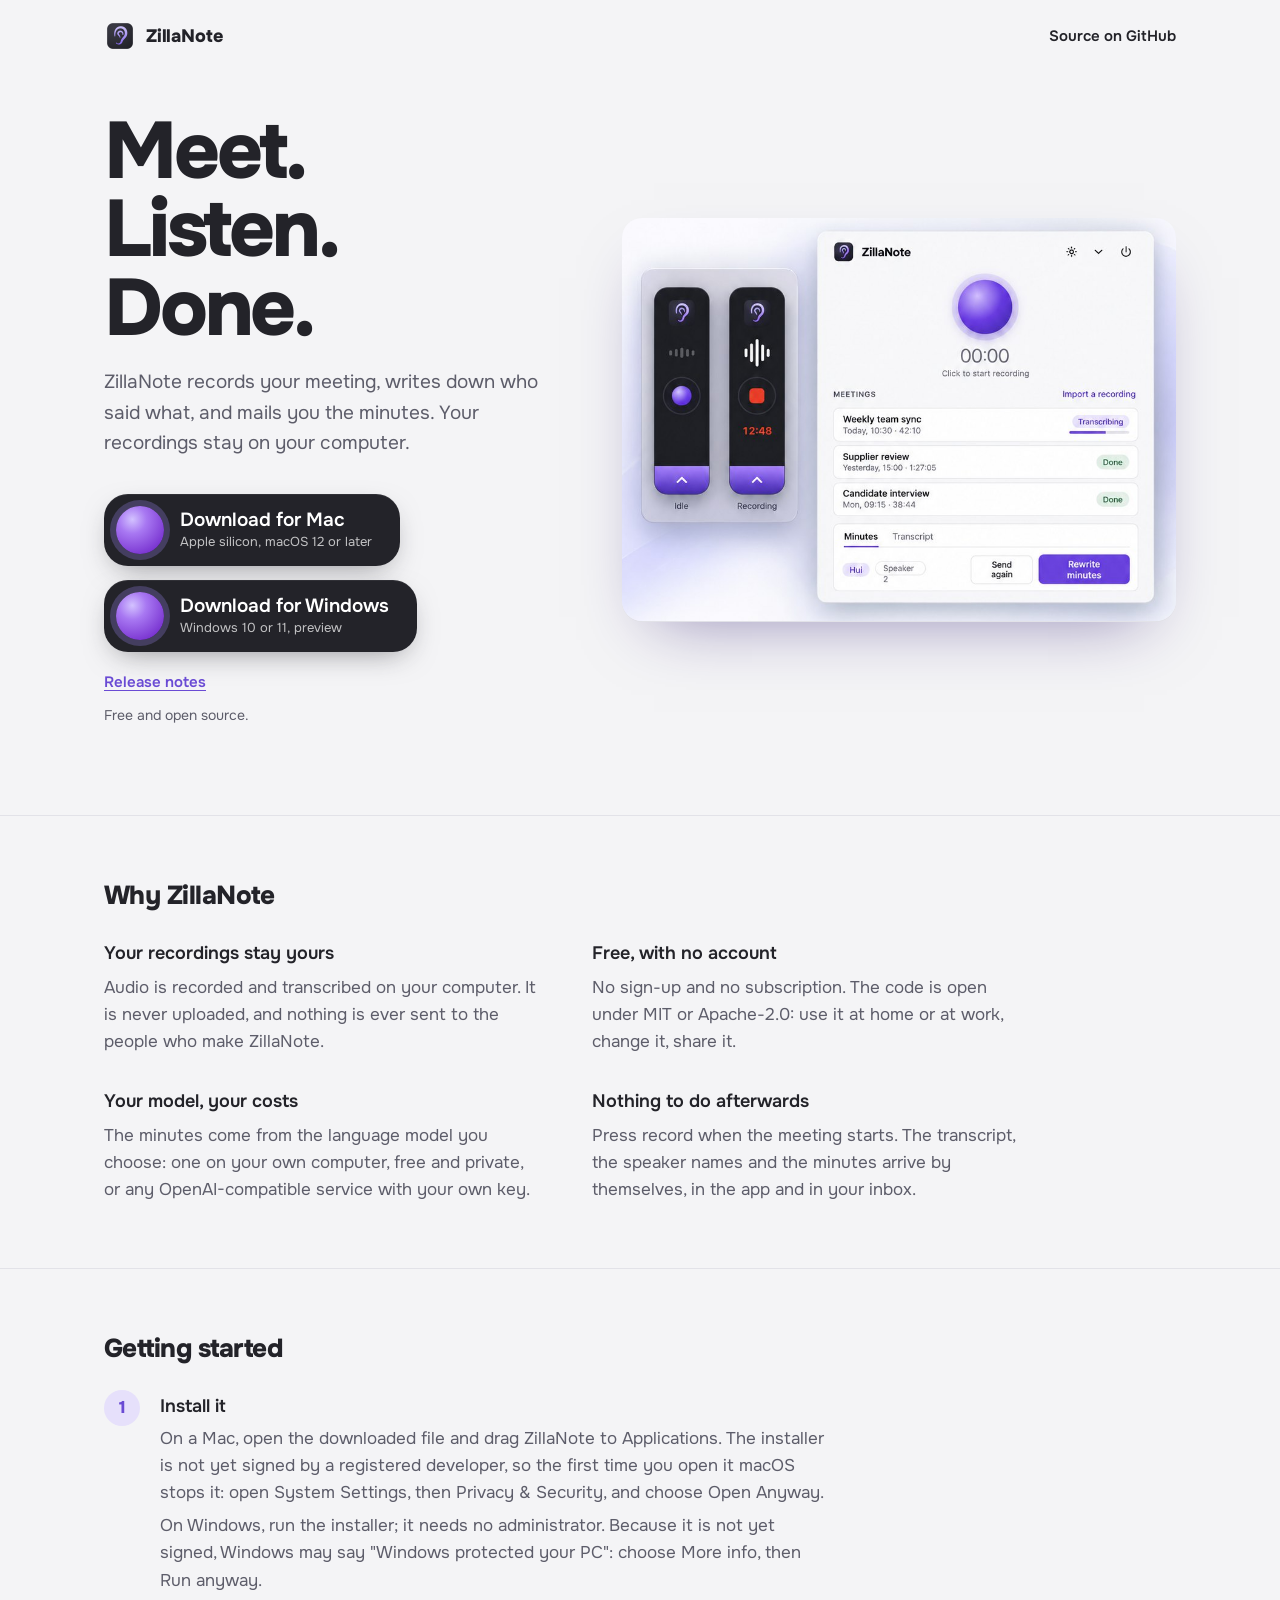
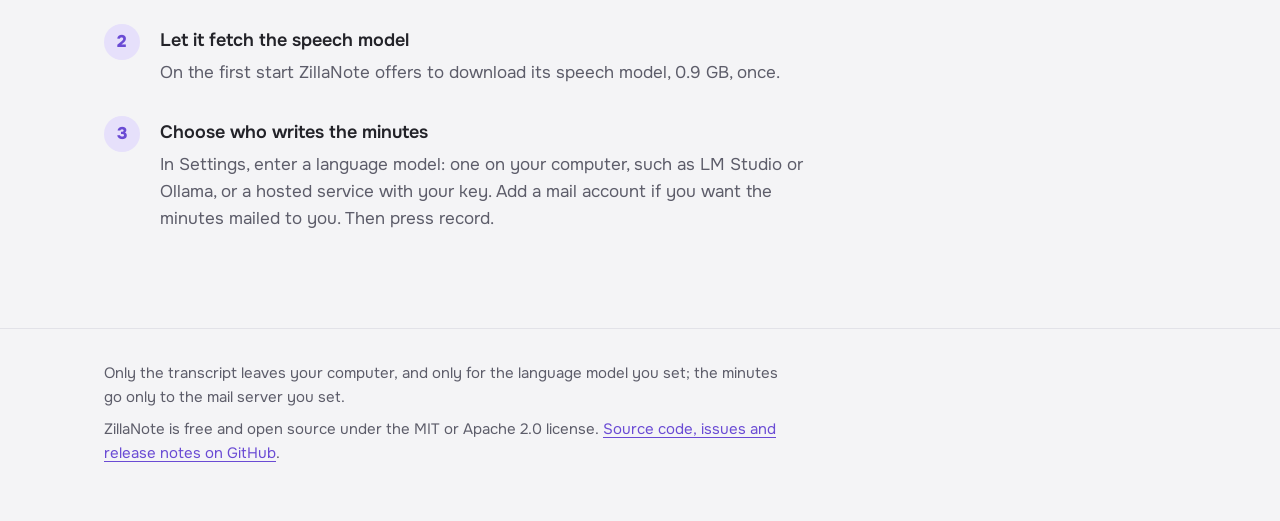
==== docs/index.html @ 65a01c56 "Download at the top: one click for Mac or Windows, and a website that picks the right one The README" ====
<!doctype html>
<html lang="en">
<head>
<meta charset="utf-8">
<meta name="viewport" content="width=device-width, initial-scale=1">
<title>ZillaNote</title>
<meta name="description" content="Record a meeting, get the minutes in your inbox. Transcribed on your own computer. Free and open source, for Mac and Windows.">
<meta property="og:title" content="ZillaNote: meeting minutes, written on your computer">
<meta property="og:description" content="Record a meeting, get the minutes in your inbox. Free and open source, for Mac and Windows.">
<meta property="og:image" content="https://mayhuifu.github.io/zillanote-lite/hero.png">
<meta property="og:url" content="https://mayhuifu.github.io/zillanote-lite/">
<meta name="twitter:card" content="summary_large_image">
<link rel="icon" href="favicon.png">
<link rel="preconnect" href="https://fonts.googleapis.com">
<link rel="preconnect" href="https://fonts.gstatic.com" crossorigin>
<link href="https://fonts.googleapis.com/css2?family=Onest:wght@400;600;800&display=swap" rel="stylesheet">
<style>
  :root {
    --paper: #f4f4f6;
    --surface: #ffffff;
    --ink: #232329;
    --slate: #5d5d6a;
    --line: #e2e2e8;
    --violet: #6a4bd4;
    --halo: rgba(155, 133, 238, 0.28);
    --pill: #232329;
    --pill-ink: #ffffff;
    --wash: #e6e0fb;
    color-scheme: light;
  }
  @media (prefers-color-scheme: dark) {
    :root {
      --paper: #1b1b20;
      --surface: #232329;
      --ink: #ededf2;
      --slate: #a6a6b3;
      --line: #34343d;
      --violet: #9b85ee;
      --halo: rgba(155, 133, 238, 0.32);
      --pill: #2e2e37;
      --pill-ink: #ffffff;
      --wash: #26213d;
      color-scheme: dark;
    }
  }

  * { box-sizing: border-box; }
  html { -webkit-text-size-adjust: 100%; }
  body {
    margin: 0;
    background: var(--paper);
    color: var(--ink);
    font: 400 1.0625rem/1.6 "Onest", system-ui, -apple-system, "Segoe UI", sans-serif;
    -webkit-font-smoothing: antialiased;
  }
  a { color: var(--violet); text-underline-offset: 0.18em; }
  a:focus-visible, button:focus-visible { outline: 3px solid var(--violet); outline-offset: 3px; border-radius: 6px; }
  img { max-width: 100%; height: auto; display: block; }

  .wrap { max-width: 1120px; margin: 0 auto; padding: 0 24px; }

  header .wrap { display: flex; align-items: center; justify-content: space-between; height: 72px; }
  .brand { display: flex; align-items: center; gap: 10px; color: var(--ink); text-decoration: none; font-weight: 800; font-size: 1.125rem; letter-spacing: -0.01em; }
  .brand img { width: 32px; height: 32px; border-radius: 8px; }
  header nav a { color: var(--ink); text-decoration: none; font-weight: 600; font-size: 0.9375rem; }
  header nav a:hover { color: var(--violet); }

  .hero .wrap {
    display: grid;
    grid-template-columns: minmax(0, 5fr) minmax(0, 6fr);
    gap: 56px;
    align-items: center;
    padding-top: 40px;
    padding-bottom: 88px;
  }
  h1 {
    margin: 0 0 20px;
    font-weight: 800;
    font-size: clamp(2.75rem, 6.4vw, 5rem);
    line-height: 0.98;
    letter-spacing: -0.04em;
  }
  .lead { margin: 0 0 36px; max-width: 30em; font-size: 1.1875rem; color: var(--slate); }

  /* The download is the app's record button: a graphite pill carrying the violet sphere. */
  .get {
    display: inline-flex;
    align-items: center;
    gap: 16px;
    padding: 12px 28px 12px 12px;
    border-radius: 24px;
    background: var(--pill);
    color: var(--pill-ink);
    text-decoration: none;
    box-shadow: 0 1px 0 rgba(255, 255, 255, 0.06) inset, 0 10px 30px -12px rgba(35, 35, 41, 0.55);
  }
  .sphere {
    flex: none;
    width: 48px;
    height: 48px;
    border-radius: 50%;
    background: radial-gradient(circle at 34% 28%, #d3c2ff 0%, #a878f2 30%, #7a35d1 78%, #5b25a8 100%);
    box-shadow: 0 0 0 6px var(--halo);
    transition: box-shadow 220ms ease;
  }
  .get:hover .sphere, .get:focus-visible .sphere { box-shadow: 0 0 0 11px var(--halo); }
  .get:focus-visible { outline: 3px solid var(--violet); outline-offset: 4px; border-radius: 24px; }
  .get span { display: block; }
  .get .what { font-weight: 600; font-size: 1.1875rem; line-height: 1.25; }
  .get .needs { font-size: 0.8125rem; opacity: 0.72; line-height: 1.4; }

  .choices { display: flex; flex-wrap: wrap; gap: 14px; }
  .also { margin: 18px 0 0; font-size: 0.9375rem; color: var(--slate); }
  .also a { font-weight: 600; margin-right: 18px; white-space: nowrap; display: inline-block; }
  .version { margin: 10px 0 0; font-size: 0.875rem; color: var(--slate); }
  .elsewhere { margin: 0 0 20px; font-weight: 600; }

  .next {
    margin: 22px 0 0;
    padding: 14px 18px;
    max-width: 32em;
    border-left: 3px solid var(--violet);
    background: var(--surface);
    border-radius: 0 12px 12px 0;
    font-size: 0.9375rem;
  }
  .next strong { font-weight: 600; }
  .caution { margin: 14px 0 0; font-size: 0.9375rem; color: var(--slate); max-width: 32em; }

  .shot img { border-radius: 20px; box-shadow: 0 1px 0 var(--line), 0 28px 64px -32px rgba(40, 20, 110, 0.5); }

  section.band { border-top: 1px solid var(--line); }
  section.band .wrap { padding-top: 64px; padding-bottom: 64px; }
  h2 { margin: 0 0 28px; font-size: 1.625rem; font-weight: 800; letter-spacing: -0.02em; line-height: 1.2; }

  .gains { display: grid; grid-template-columns: repeat(2, minmax(0, 1fr)); gap: 32px 56px; max-width: 920px; }
  .gains h3 { margin: 0 0 6px; font-size: 1.125rem; font-weight: 600; }
  .gains p { margin: 0; color: var(--slate); }

  ol.steps { list-style: none; margin: 0; padding: 0; counter-reset: step; max-width: 720px; }
  ol.steps li { counter-increment: step; position: relative; padding: 0 0 26px 56px; }
  ol.steps li::before {
    content: counter(step);
    position: absolute;
    left: 0;
    top: -2px;
    width: 36px;
    height: 36px;
    border-radius: 50%;
    display: grid;
    place-items: center;
    font-weight: 800;
    color: var(--violet);
    background: var(--wash);
  }
  ol.steps h3 { margin: 0 0 4px; font-size: 1.125rem; font-weight: 600; }
  ol.steps p { margin: 0 0 6px; color: var(--slate); }

  footer { border-top: 1px solid var(--line); }
  footer .wrap { padding-top: 32px; padding-bottom: 48px; font-size: 0.9375rem; color: var(--slate); }
  footer p { margin: 0 0 8px; max-width: 46em; }

  [hidden] { display: none !important; }

  @media (max-width: 860px) {
    .hero .wrap { grid-template-columns: 1fr; gap: 44px; padding-top: 16px; padding-bottom: 64px; }
  }
  @media (max-width: 600px) {
    .wrap { padding: 0 16px; }
    .gains { grid-template-columns: 1fr; gap: 24px; }
    .get { width: 100%; }
    section.band .wrap { padding-top: 48px; padding-bottom: 48px; }
  }
  @media (prefers-reduced-motion: reduce) {
    .sphere { transition: none; }
  }
</style>
</head>
<body>

<header>
  <div class="wrap">
    <a class="brand" href="./"><img src="favicon.png" alt="">ZillaNote</a>
    <nav><a href="https://github.com/mayhuifu/zillanote-lite">Source on GitHub</a></nav>
  </div>
</header>

<main>
  <section class="hero">
    <div class="wrap">
      <div>
        <h1>Meet.<br>Listen.<br>Done.</h1>
        <p class="lead">ZillaNote records your meeting, writes down who said what, and mails you
          the minutes. Your recordings stay on your computer.</p>

        <p class="elsewhere" data-show="mobile" hidden>ZillaNote runs on Mac and Windows. Open this
          page on your computer to download it.</p>

        <div class="choices" id="choices">
          <a class="get" id="get-mac" data-os="mac"
             href="https://github.com/mayhuifu/zillanote-lite/releases/latest/download/ZillaNote_aarch64.dmg">
            <span class="sphere" aria-hidden="true"></span>
            <span><span class="what">Download for Mac</span><span class="needs">Apple silicon, macOS 12 or later</span></span>
          </a>
          <a class="get" id="get-windows" data-os="windows"
             href="https://github.com/mayhuifu/zillanote-lite/releases/latest/download/ZillaNote_x64-setup.exe">
            <span class="sphere" aria-hidden="true"></span>
            <span><span class="what">Download for Windows</span><span class="needs">Windows 10 or 11, preview</span></span>
          </a>
        </div>

        <p class="also">
          <a id="other-os" href="#" hidden></a>
          <a href="https://github.com/mayhuifu/zillanote-lite/releases">Release notes</a>
        </p>
        <p class="version" id="version">Free and open source.</p>
        <p class="caution" id="intel" hidden>This Mac looks like it has an Intel processor. ZillaNote
          needs a Mac with Apple silicon (M1 or later).</p>

        <div class="next" id="next" role="status" aria-live="polite" hidden></div>
      </div>

      <div class="shot">
        <img src="shot.jpg" width="914" height="664"
             alt="The ZillaNote bar at the edge of the screen, idle and recording, next to the ZillaNote window with its record button and a list of meetings being transcribed and done.">
      </div>
    </div>
  </section>

  <section class="band">
    <div class="wrap">
      <h2>Why ZillaNote</h2>
      <div class="gains">
        <div>
          <h3>Your recordings stay yours</h3>
          <p>Audio is recorded and transcribed on your computer. It is never uploaded, and nothing
            is ever sent to the people who make ZillaNote.</p>
        </div>
        <div>
          <h3>Free, with no account</h3>
          <p>No sign-up and no subscription. The code is open under MIT or Apache-2.0: use it at
            home or at work, change it, share it.</p>
        </div>
        <div>
          <h3>Your model, your costs</h3>
          <p>The minutes come from the language model you choose: one on your own computer, free
            and private, or any OpenAI-compatible service with your own key.</p>
        </div>
        <div>
          <h3>Nothing to do afterwards</h3>
          <p>Press record when the meeting starts. The transcript, the speaker names and the
            minutes arrive by themselves, in the app and in your inbox.</p>
        </div>
      </div>
    </div>
  </section>

  <section class="band">
    <div class="wrap">
      <h2>Getting started</h2>
      <ol class="steps">
        <li>
          <h3>Install it</h3>
          <p data-show="mac other mobile">On a Mac, open the downloaded file and drag ZillaNote to
            Applications. The installer is not yet signed by a registered developer, so the first
            time you open it macOS stops it: open System Settings, then Privacy &amp; Security, and
            choose Open Anyway.</p>
          <p data-show="windows other mobile">On Windows, run the installer; it needs no
            administrator. Because it is not yet signed, Windows may say "Windows protected your
            PC": choose More info, then Run anyway.</p>
        </li>
        <li>
          <h3>Let it fetch the speech model</h3>
          <p>On the first start ZillaNote offers to download its speech model, 0.9 GB, once.</p>
        </li>
        <li>
          <h3>Choose who writes the minutes</h3>
          <p>In Settings, enter a language model: one on your computer, such as LM Studio or Ollama,
            or a hosted service with your key. Add a mail account if you want the minutes mailed to
            you. Then press record.</p>
        </li>
      </ol>
    </div>
  </section>
</main>

<footer>
  <div class="wrap">
    <p>Only the transcript leaves your computer, and only for the language model you set; the
      minutes go only to the mail server you set.</p>
    <p>ZillaNote is free and open source under the MIT or Apache 2.0 license.
      <a href="https://github.com/mayhuifu/zillanote-lite">Source code, issues and release notes on GitHub</a>.</p>
  </div>
</footer>

<script>
(function () {
  var REPO = "mayhuifu/zillanote-lite";
  var FIRST_START = {
    mac: "<strong>Downloading ZillaNote for Mac.</strong> Open the file and drag ZillaNote to Applications. The first time you open it, macOS stops it because it is not yet signed by a registered developer: open System Settings, then Privacy &amp; Security, and choose Open Anyway.",
    windows: "<strong>Downloading ZillaNote for Windows.</strong> Run the installer. If Windows says “Windows protected your PC”, choose More info, then Run anyway: the installer is not yet signed."
  };

  function detect() {
    // ?os=mac, windows, mobile or other: a link for one system, and a way to check each view.
    var asked = new URLSearchParams(location.search).get("os");
    if (["mac", "windows", "mobile", "other"].indexOf(asked) >= 0) return asked;
    var ua = navigator.userAgent || "";
    var platform = (navigator.userAgentData && navigator.userAgentData.platform) || navigator.platform || "";
    if (/android|iphone|ipad|ipod/i.test(ua)) return "mobile";
    if (/mac/i.test(platform) || /Macintosh/.test(ua)) {
      // iPadOS asks for desktop pages as a Mac; only a touch screen gives it away.
      return navigator.maxTouchPoints > 1 ? "mobile" : "mac";
    }
    if (/win/i.test(platform) || /Windows/.test(ua)) return "windows";
    return "other";
  }

  // Browsers do not say which processor a Mac has; some name the graphics chip, which tells.
  function looksLikeIntelMac() {
    try {
      var gl = document.createElement("canvas").getContext("webgl");
      var info = gl && gl.getExtension("WEBGL_debug_renderer_info");
      var renderer = info ? gl.getParameter(info.UNMASKED_RENDERER_WEBGL) : "";
      return /intel|amd|radeon/i.test(renderer) && !/apple m\d/i.test(renderer);
    } catch (e) {
      return false;
    }
  }

  var os = detect();
  var choices = document.getElementById("choices");
  var mac = document.getElementById("get-mac");
  var windows = document.getElementById("get-windows");

  document.querySelectorAll("[data-show]").forEach(function (el) {
    el.hidden = el.getAttribute("data-show").split(" ").indexOf(os) < 0;
  });

  if (os === "mac" || os === "windows") {
    var mine = os === "mac" ? mac : windows;
    var theirs = os === "mac" ? windows : mac;
    theirs.hidden = true;
    choices.insertBefore(mine, choices.firstChild);
    var other = document.getElementById("other-os");
    other.textContent = theirs === mac ? "Download for Mac" : "Download for Windows, preview";
    other.href = theirs.href;
    other.hidden = false;
    if (os === "mac" && looksLikeIntelMac()) document.getElementById("intel").hidden = false;
  }

  function downloading(which) {
    var next = document.getElementById("next");
    next.innerHTML = FIRST_START[which];
    next.hidden = false;
  }
  mac.addEventListener("click", function () { downloading("mac"); });
  windows.addEventListener("click", function () { downloading("windows"); });
  document.getElementById("other-os").addEventListener("click", function () {
    downloading(os === "mac" ? "windows" : "mac");
  });

  // The version and sizes, when GitHub answers; the links work without them.
  fetch("https://api.github.com/repos/" + REPO + "/releases/latest")
    .then(function (response) { return response.ok ? response.json() : null; })
    .then(function (release) {
      if (!release || !release.tag_name) return;
      var sizes = {};
      (release.assets || []).forEach(function (asset) { sizes[asset.name] = asset.size; });
      var file = os === "windows" ? "ZillaNote_x64-setup.exe" : "ZillaNote_aarch64.dmg";
      var size = sizes[file] ? ", " + Math.round(sizes[file] / 1e6) + " MB" : "";
      var shown = os === "windows" || os === "mac" ? size : "";
      document.getElementById("version").textContent =
        "Version " + release.tag_name.replace(/^v/, "") + shown + ". Free and open source.";
    })
    .catch(function () {});
})();
</script>
</body>
</html>
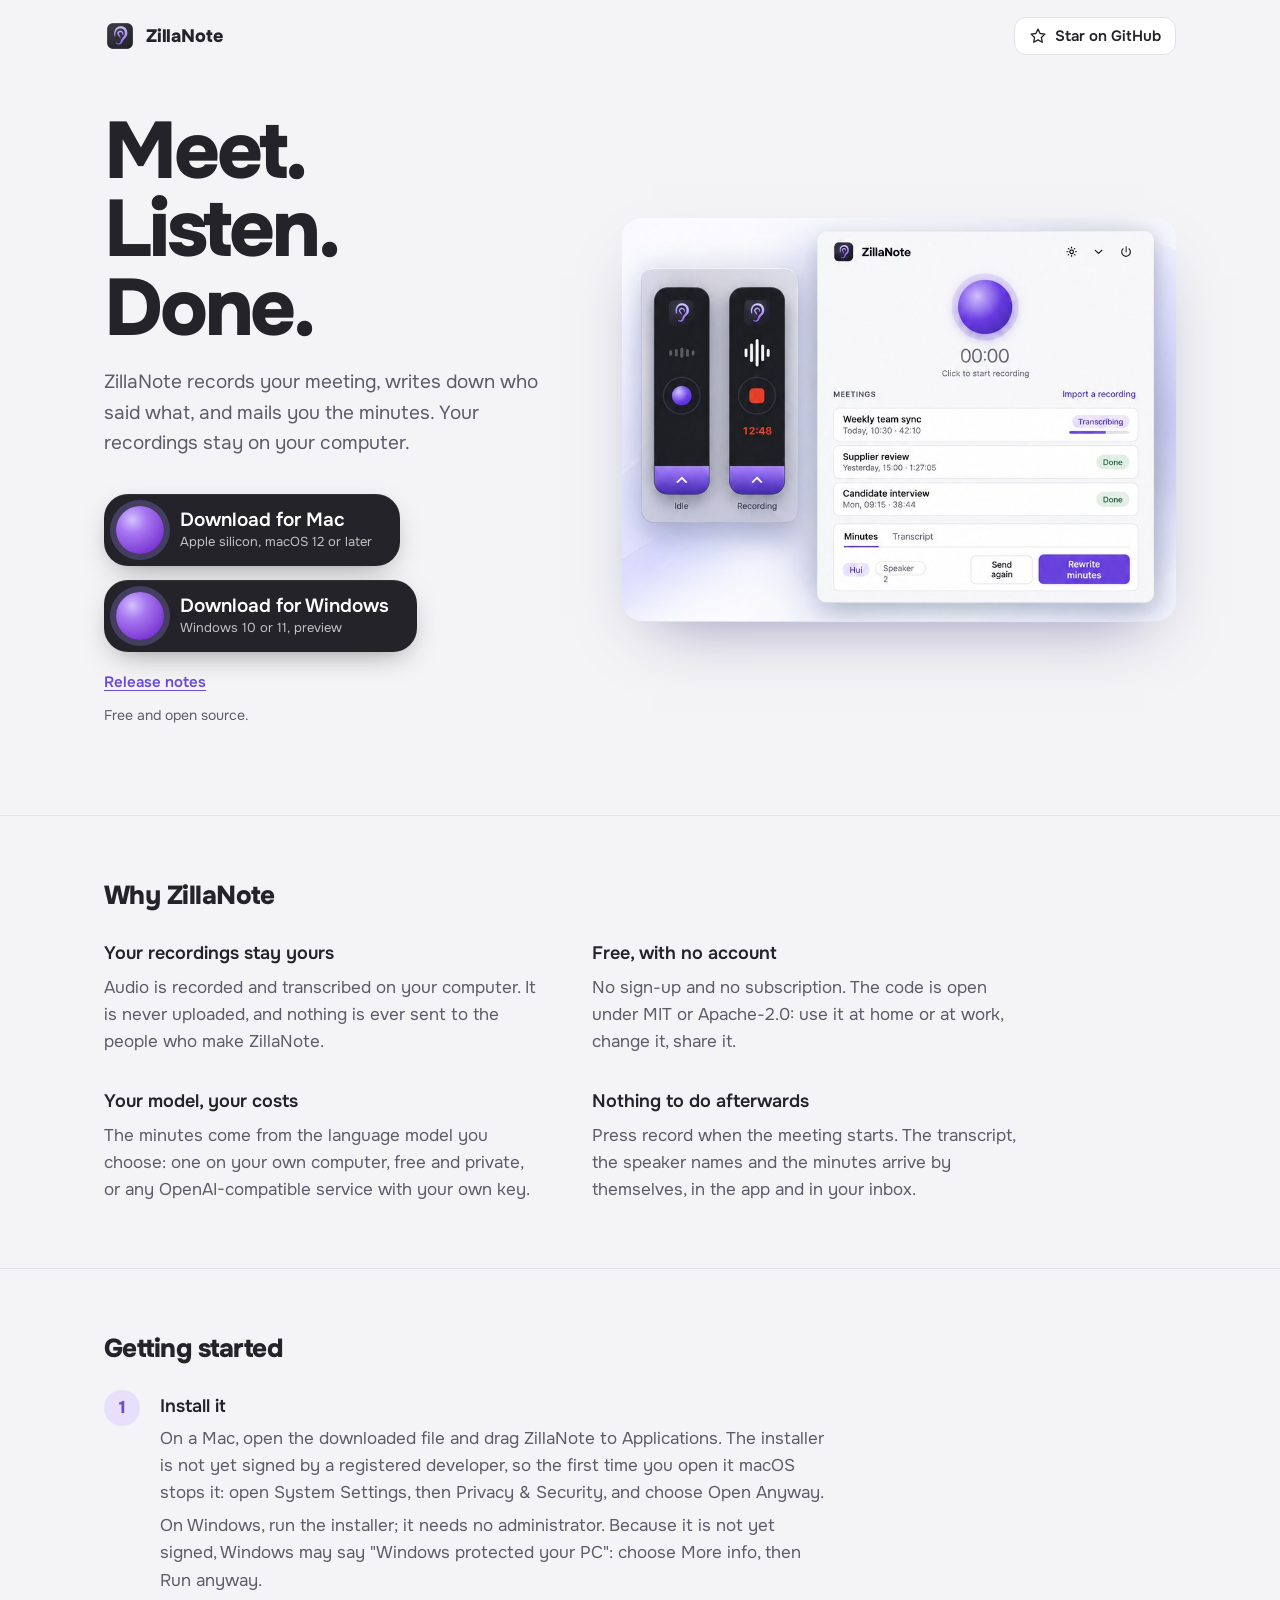
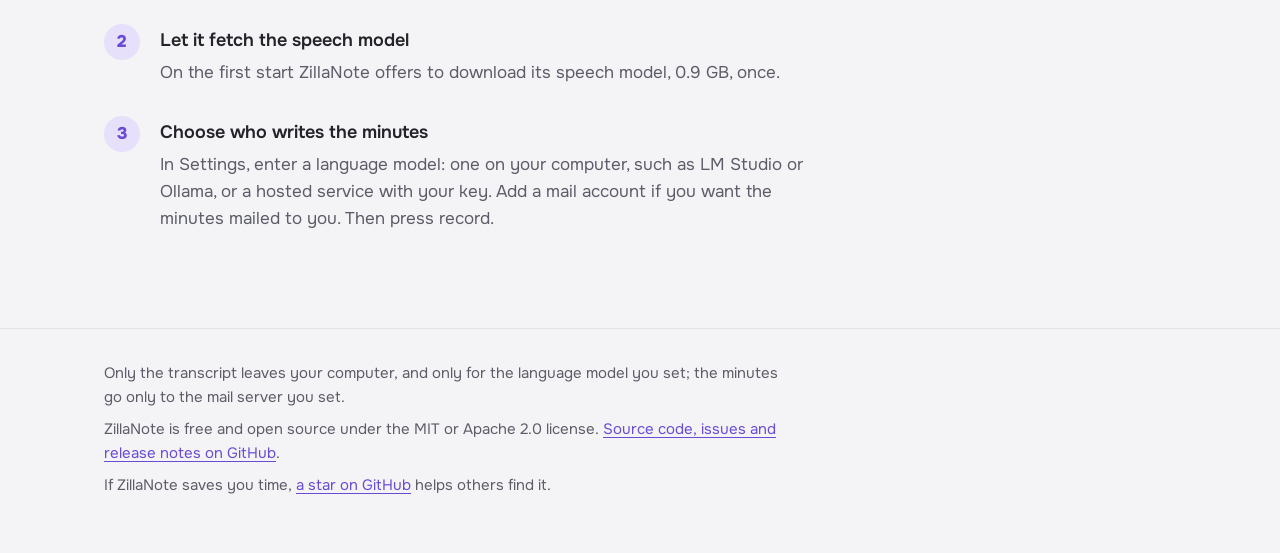
==== commit 0cc4d5ba: "A star button: in the website's header, and a badge in the README Both open the repository, where Gi" ====
--- a/docs/index.html
+++ b/docs/index.html
@@ -62,8 +62,24 @@
   header .wrap { display: flex; align-items: center; justify-content: space-between; height: 72px; }
   .brand { display: flex; align-items: center; gap: 10px; color: var(--ink); text-decoration: none; font-weight: 800; font-size: 1.125rem; letter-spacing: -0.01em; }
   .brand img { width: 32px; height: 32px; border-radius: 8px; }
-  header nav a { color: var(--ink); text-decoration: none; font-weight: 600; font-size: 0.9375rem; }
-  header nav a:hover { color: var(--violet); }
+  .star {
+    display: inline-flex;
+    align-items: center;
+    gap: 8px;
+    height: 38px;
+    padding: 0 14px;
+    border: 1px solid var(--line);
+    border-radius: 12px;
+    background: var(--surface);
+    color: var(--ink);
+    text-decoration: none;
+    font-weight: 600;
+    font-size: 0.9375rem;
+  }
+  .star svg { width: 18px; height: 18px; fill: none; stroke: currentColor; stroke-width: 1.8; stroke-linejoin: round; transition: fill 160ms ease, stroke 160ms ease; }
+  .star:hover { border-color: var(--violet); }
+  .star:hover svg, .star:focus-visible svg { fill: var(--violet); stroke: var(--violet); }
+  .star .count { padding-left: 10px; margin-left: 2px; border-left: 1px solid var(--line); color: var(--slate); font-variant-numeric: tabular-nums; }
 
   .hero .wrap {
     display: grid;
@@ -181,7 +197,10 @@
 <header>
   <div class="wrap">
     <a class="brand" href="./"><img src="favicon.png" alt="">ZillaNote</a>
-    <nav><a href="https://github.com/mayhuifu/zillanote-lite">Source on GitHub</a></nav>
+    <a class="star" href="https://github.com/mayhuifu/zillanote-lite" aria-label="Star ZillaNote on GitHub">
+      <svg viewBox="0 0 24 24" aria-hidden="true"><path d="M12 2.8l2.8 5.9 6.4.8-4.7 4.4 1.2 6.4L12 17.1l-5.7 3.2 1.2-6.4-4.7-4.4 6.4-.8z"/></svg>
+      Star on GitHub<span class="count" id="stars" hidden></span>
+    </a>
   </div>
 </header>
 
@@ -290,6 +309,7 @@
       minutes go only to the mail server you set.</p>
     <p>ZillaNote is free and open source under the MIT or Apache 2.0 license.
       <a href="https://github.com/mayhuifu/zillanote-lite">Source code, issues and release notes on GitHub</a>.</p>
+    <p>If ZillaNote saves you time, <a href="https://github.com/mayhuifu/zillanote-lite">a star on GitHub</a> helps others find it.</p>
   </div>
 </footer>
 
@@ -359,6 +379,18 @@
   document.getElementById("other-os").addEventListener("click", function () {
     downloading(os === "mac" ? "windows" : "mac");
   });
+
+  // The number of stars, when GitHub answers.
+  fetch("https://api.github.com/repos/" + REPO)
+    .then(function (response) { return response.ok ? response.json() : null; })
+    .then(function (repo) {
+      // No count until there is one worth showing.
+      if (!repo || !(repo.stargazers_count > 0)) return;
+      var stars = document.getElementById("stars");
+      stars.textContent = repo.stargazers_count.toLocaleString("en");
+      stars.hidden = false;
+    })
+    .catch(function () {});
 
   // The version and sizes, when GitHub answers; the links work without them.
   fetch("https://api.github.com/repos/" + REPO + "/releases/latest")
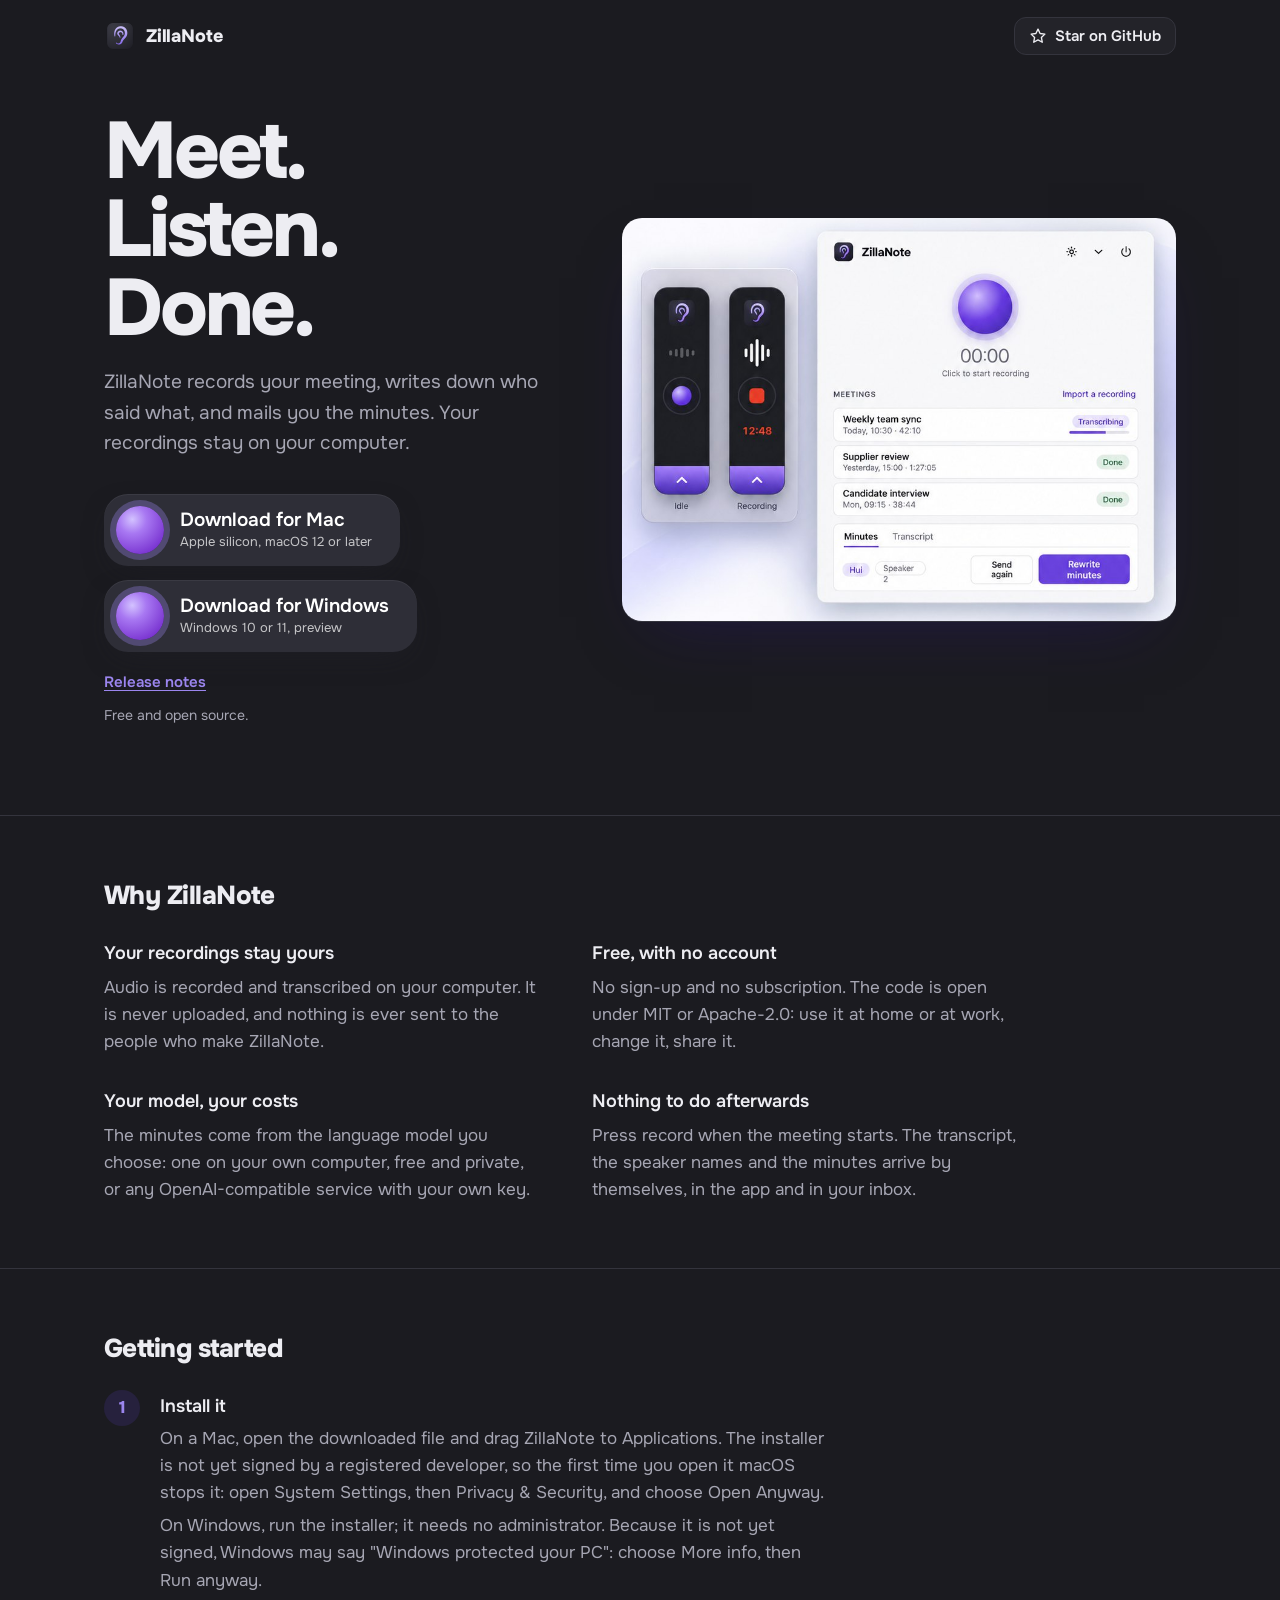
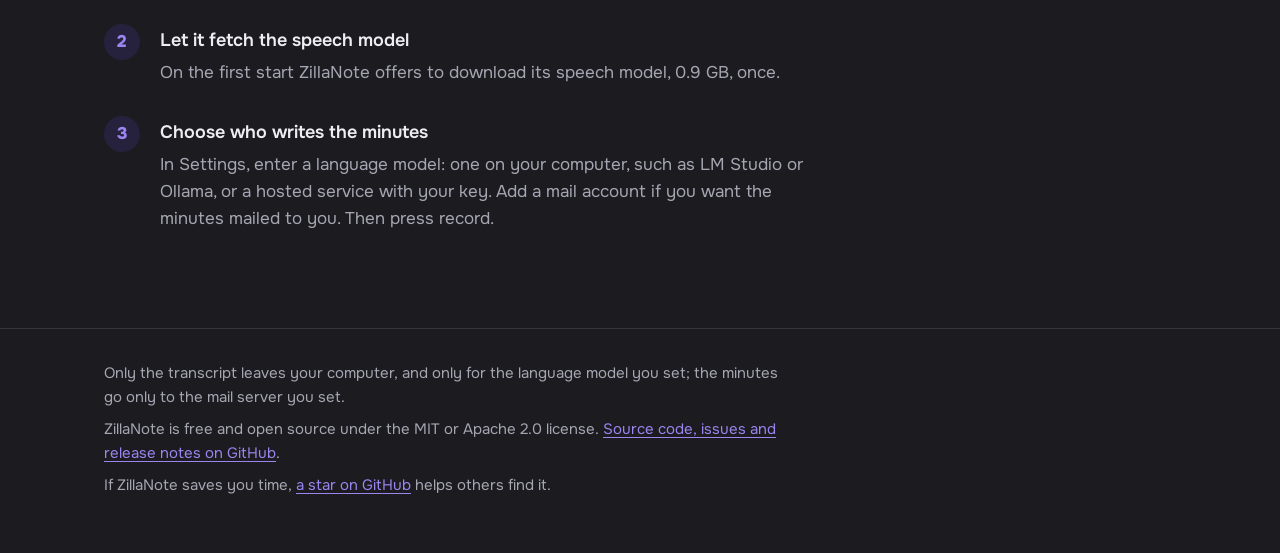
==== commit e535bdc6: "Website: always dark, in the graphite of the app's bar Co-Authored-By: Claude Opus 5.5 <noreply@anth" ====
--- a/docs/index.html
+++ b/docs/index.html
@@ -3,6 +3,7 @@
 <head>
 <meta charset="utf-8">
 <meta name="viewport" content="width=device-width, initial-scale=1">
+<meta name="theme-color" content="#1b1b20">
 <title>ZillaNote</title>
 <meta name="description" content="Record a meeting, get the minutes in your inbox. Transcribed on your own computer. Free and open source, for Mac and Windows.">
 <meta property="og:title" content="ZillaNote: meeting minutes, written on your computer">
@@ -15,33 +16,19 @@
 <link rel="preconnect" href="https://fonts.gstatic.com" crossorigin>
 <link href="https://fonts.googleapis.com/css2?family=Onest:wght@400;600;800&display=swap" rel="stylesheet">
 <style>
+  /* Always dark, whatever the visitor's system is set to: the graphite of the app's bar. */
   :root {
-    --paper: #f4f4f6;
-    --surface: #ffffff;
-    --ink: #232329;
-    --slate: #5d5d6a;
-    --line: #e2e2e8;
-    --violet: #6a4bd4;
-    --halo: rgba(155, 133, 238, 0.28);
-    --pill: #232329;
+    --paper: #1b1b20;
+    --surface: #232329;
+    --ink: #ededf2;
+    --slate: #a6a6b3;
+    --line: #34343d;
+    --violet: #9b85ee;
+    --halo: rgba(155, 133, 238, 0.32);
+    --pill: #2e2e37;
     --pill-ink: #ffffff;
-    --wash: #e6e0fb;
-    color-scheme: light;
-  }
-  @media (prefers-color-scheme: dark) {
-    :root {
-      --paper: #1b1b20;
-      --surface: #232329;
-      --ink: #ededf2;
-      --slate: #a6a6b3;
-      --line: #34343d;
-      --violet: #9b85ee;
-      --halo: rgba(155, 133, 238, 0.32);
-      --pill: #2e2e37;
-      --pill-ink: #ffffff;
-      --wash: #26213d;
-      color-scheme: dark;
-    }
+    --wash: #26213d;
+    color-scheme: dark;
   }
 
   * { box-sizing: border-box; }
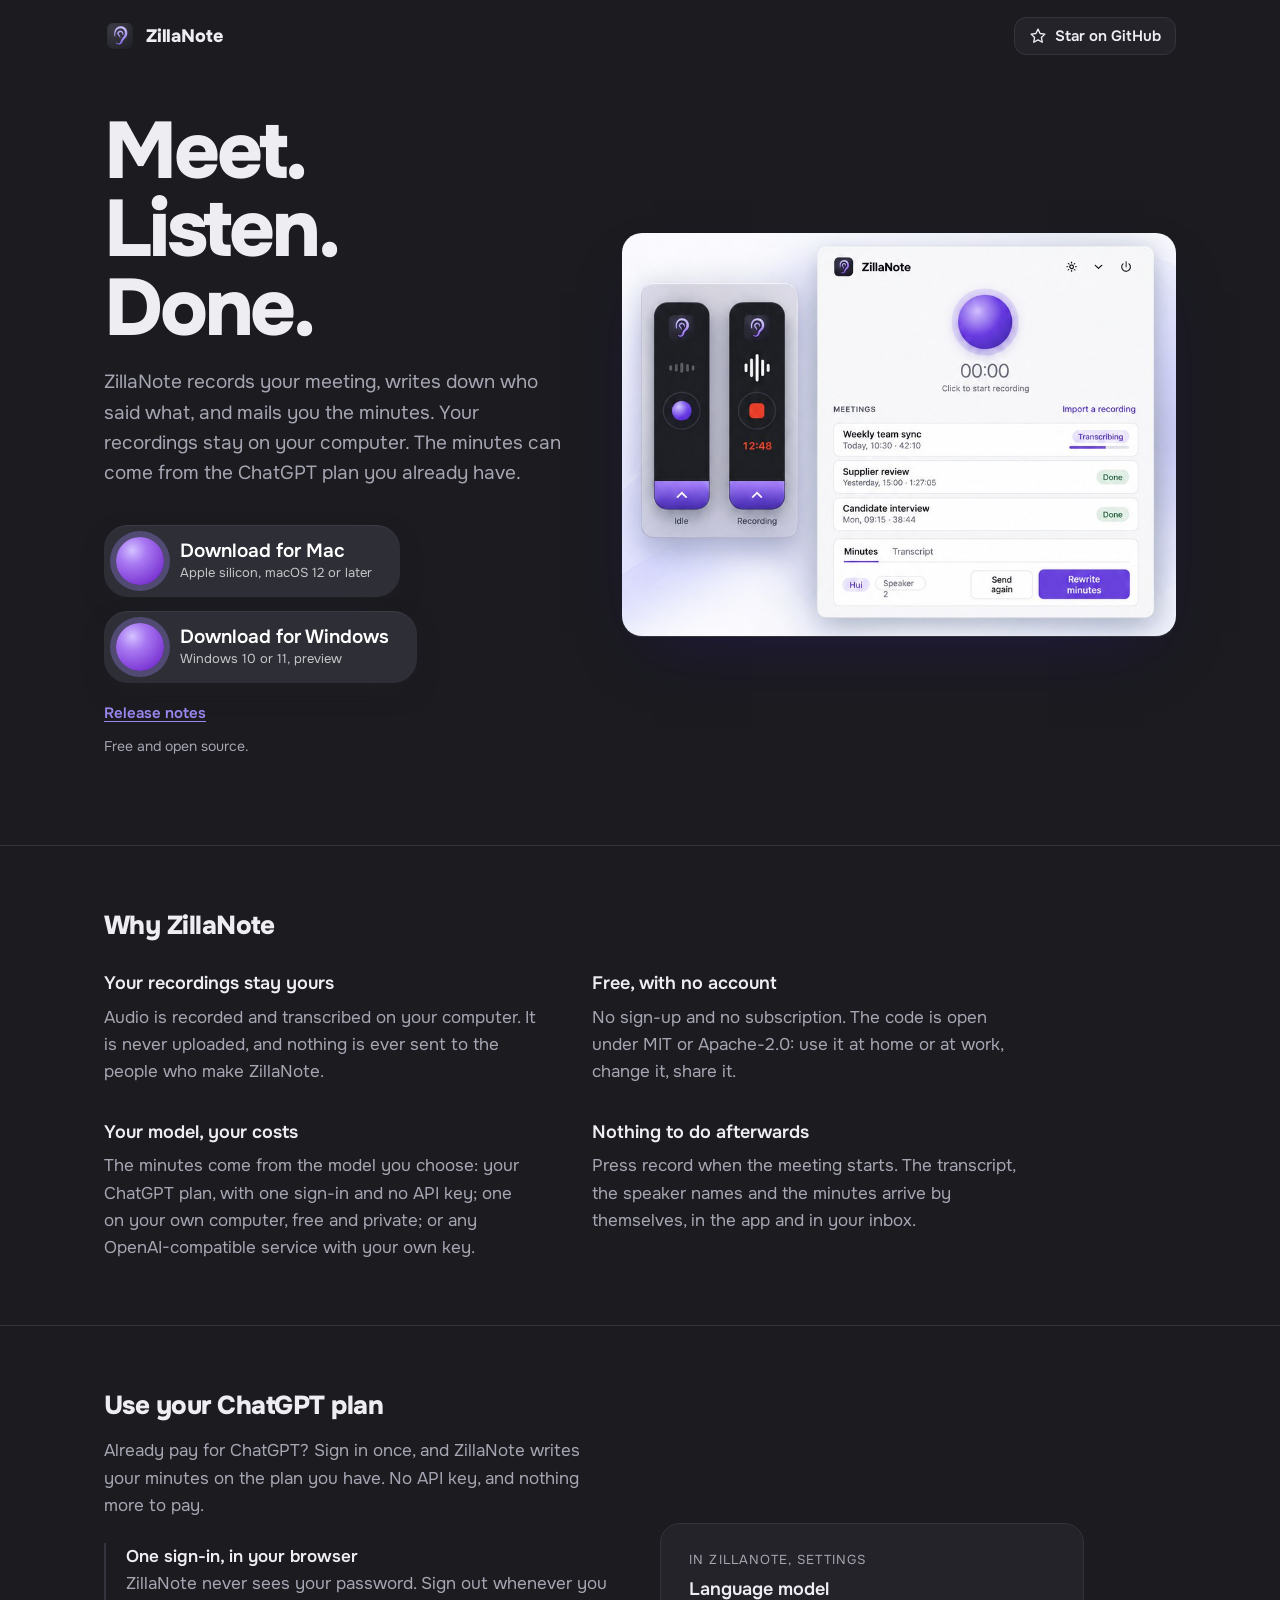
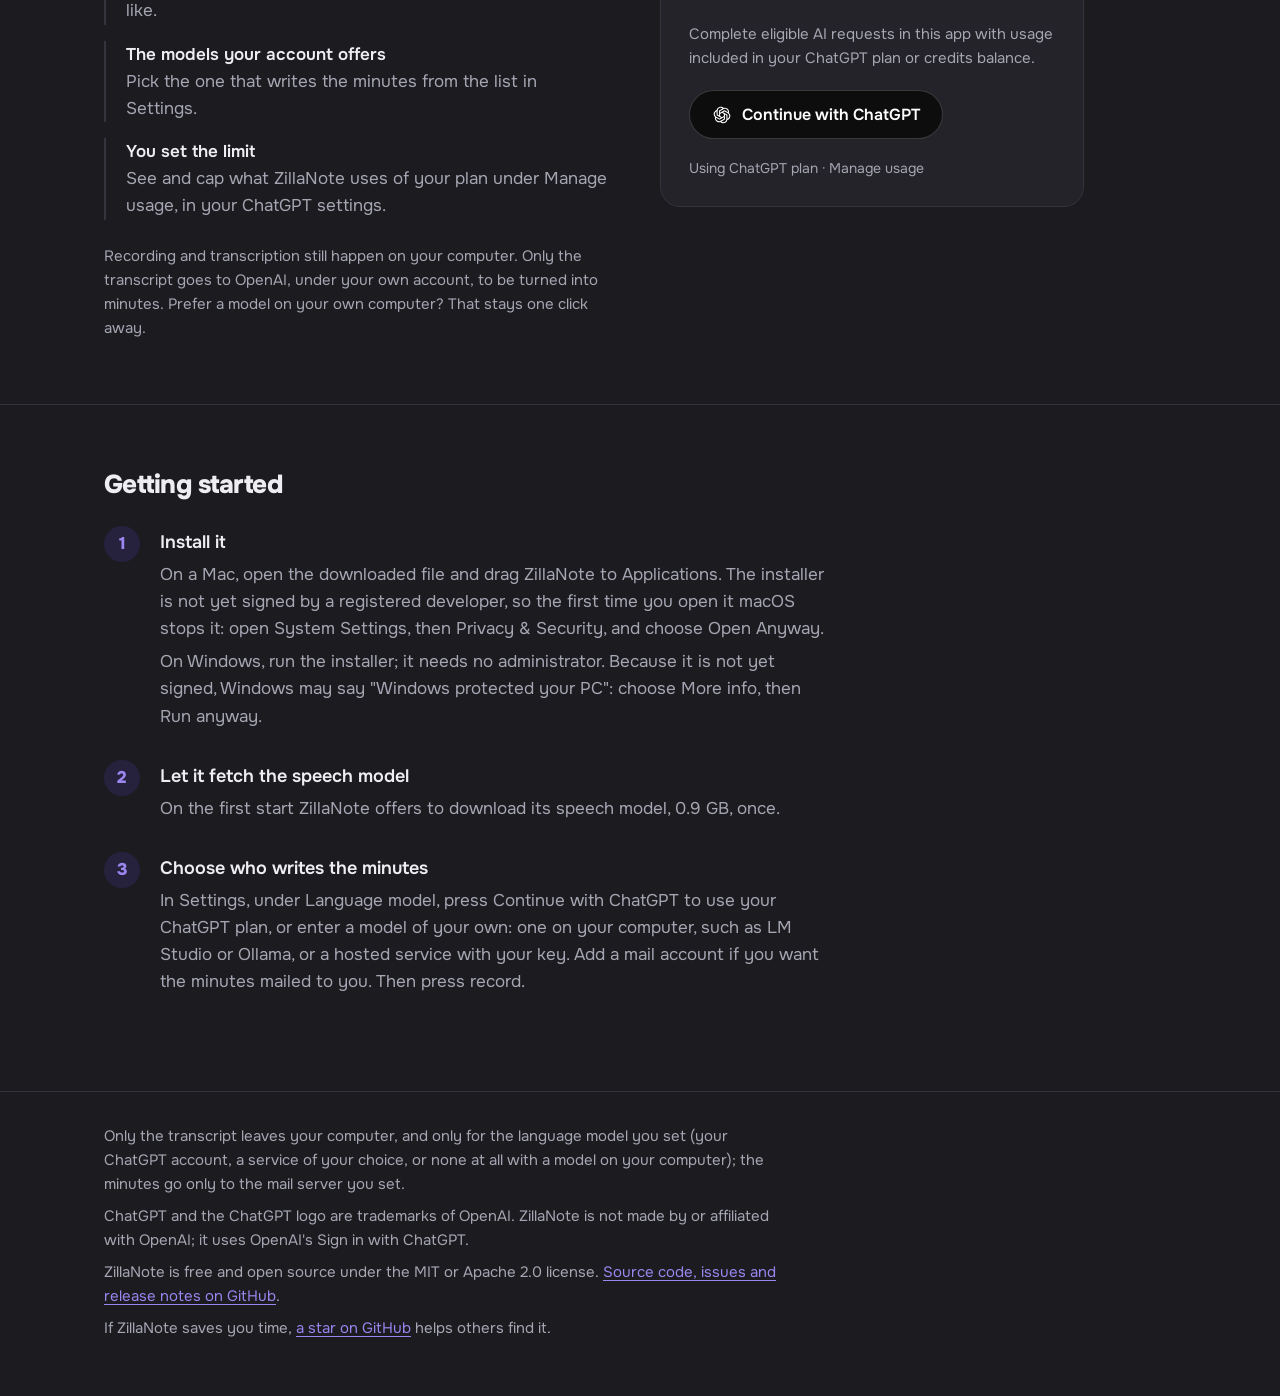
==== commit 03cce7e2: "Website and README: use your ChatGPT plan for the minutes A section of its own on the website, with " ====
--- a/docs/index.html
+++ b/docs/index.html
@@ -140,6 +140,22 @@
   .gains h3 { margin: 0 0 6px; font-size: 1.125rem; font-weight: 600; }
   .gains p { margin: 0; color: var(--slate); }
 
+  /* Sign in with ChatGPT: what it is, next to the button as it looks in the app's Settings. */
+  .plan { display: grid; grid-template-columns: minmax(0, 6fr) minmax(0, 5fr); gap: 48px; align-items: center; max-width: 980px; }
+  .plan .lead-in { margin: -12px 0 24px; color: var(--slate); max-width: 34em; }
+  .plan ul { list-style: none; margin: 0; padding: 0; display: grid; gap: 16px; }
+  .plan li { padding-left: 20px; border-left: 2px solid var(--line); }
+  .plan li strong { display: block; font-weight: 600; }
+  .plan li span { color: var(--slate); }
+  .plan .fine { margin: 24px 0 0; font-size: 0.9375rem; color: var(--slate); max-width: 34em; }
+  .settings-card { background: var(--surface); border: 1px solid var(--line); border-radius: 20px; padding: 26px 28px; }
+  .settings-card .where { margin: 0 0 4px; font-size: 0.8125rem; letter-spacing: 0.08em; text-transform: uppercase; color: var(--slate); }
+  .settings-card .title { margin: 0 0 18px; font-weight: 600; font-size: 1.125rem; }
+  .settings-card .say { margin: 0 0 20px; font-size: 0.9375rem; color: var(--slate); }
+  .chatgpt-button { display: inline-flex; align-items: center; gap: 10px; padding: 11px 22px; border-radius: 99px; background: #0d0d0d; border: 1px solid rgba(255, 255, 255, 0.18); color: #fff; font-weight: 600; font-size: 1rem; }
+  .chatgpt-button img { width: 20px; height: 20px; }
+  .settings-card .using { margin: 18px 0 0; font-size: 0.875rem; color: var(--slate); }
+
   ol.steps { list-style: none; margin: 0; padding: 0; counter-reset: step; max-width: 720px; }
   ol.steps li { counter-increment: step; position: relative; padding: 0 0 26px 56px; }
   ol.steps li::before {
@@ -167,10 +183,12 @@
 
   @media (max-width: 860px) {
     .hero .wrap { grid-template-columns: 1fr; gap: 44px; padding-top: 16px; padding-bottom: 64px; }
+    .plan { grid-template-columns: 1fr; gap: 32px; }
   }
   @media (max-width: 600px) {
     .wrap { padding: 0 16px; }
     .gains { grid-template-columns: 1fr; gap: 24px; }
+    .settings-card { padding: 22px 20px; }
     .get { width: 100%; }
     section.band .wrap { padding-top: 48px; padding-bottom: 48px; }
   }
@@ -197,7 +215,8 @@
       <div>
         <h1>Meet.<br>Listen.<br>Done.</h1>
         <p class="lead">ZillaNote records your meeting, writes down who said what, and mails you
-          the minutes. Your recordings stay on your computer.</p>
+          the minutes. Your recordings stay on your computer. The minutes can come from the
+          ChatGPT plan you already have.</p>
 
         <p class="elsewhere" data-show="mobile" hidden>ZillaNote runs on Mac and Windows. Open this
           page on your computer to download it.</p>
@@ -249,13 +268,46 @@
         </div>
         <div>
           <h3>Your model, your costs</h3>
-          <p>The minutes come from the language model you choose: one on your own computer, free
-            and private, or any OpenAI-compatible service with your own key.</p>
+          <p>The minutes come from the model you choose: your ChatGPT plan, with one sign-in and
+            no API key; one on your own computer, free and private; or any OpenAI-compatible
+            service with your own key.</p>
         </div>
         <div>
           <h3>Nothing to do afterwards</h3>
           <p>Press record when the meeting starts. The transcript, the speaker names and the
             minutes arrive by themselves, in the app and in your inbox.</p>
+        </div>
+      </div>
+    </div>
+  </section>
+
+  <section class="band" id="chatgpt">
+    <div class="wrap">
+      <div class="plan">
+        <div>
+          <h2>Use your ChatGPT plan</h2>
+          <p class="lead-in">Already pay for ChatGPT? Sign in once, and ZillaNote writes your
+            minutes on the plan you have. No API key, and nothing more to pay.</p>
+          <ul>
+            <li><strong>One sign-in, in your browser</strong>
+              <span>ZillaNote never sees your password. Sign out whenever you like.</span></li>
+            <li><strong>The models your account offers</strong>
+              <span>Pick the one that writes the minutes from the list in Settings.</span></li>
+            <li><strong>You set the limit</strong>
+              <span>See and cap what ZillaNote uses of your plan under Manage usage, in your
+                ChatGPT settings.</span></li>
+          </ul>
+          <p class="fine">Recording and transcription still happen on your computer. Only the
+            transcript goes to OpenAI, under your own account, to be turned into minutes.
+            Prefer a model on your own computer? That stays one click away.</p>
+        </div>
+        <div class="settings-card" aria-label="How it looks in ZillaNote's Settings">
+          <p class="where">In ZillaNote, Settings</p>
+          <p class="title">Language model</p>
+          <p class="say">Complete eligible AI requests in this app with usage included in your
+            ChatGPT plan or credits balance.</p>
+          <span class="chatgpt-button" aria-hidden="true"><img src="chatgpt-logo.svg" alt="">Continue with ChatGPT</span>
+          <p class="using">Using ChatGPT plan · Manage usage</p>
         </div>
       </div>
     </div>
@@ -281,7 +333,8 @@
         </li>
         <li>
           <h3>Choose who writes the minutes</h3>
-          <p>In Settings, enter a language model: one on your computer, such as LM Studio or Ollama,
+          <p>In Settings, under Language model, press Continue with ChatGPT to use your ChatGPT
+            plan, or enter a model of your own: one on your computer, such as LM Studio or Ollama,
             or a hosted service with your key. Add a mail account if you want the minutes mailed to
             you. Then press record.</p>
         </li>
@@ -292,8 +345,11 @@
 
 <footer>
   <div class="wrap">
-    <p>Only the transcript leaves your computer, and only for the language model you set; the
-      minutes go only to the mail server you set.</p>
+    <p>Only the transcript leaves your computer, and only for the language model you set (your
+      ChatGPT account, a service of your choice, or none at all with a model on your computer);
+      the minutes go only to the mail server you set.</p>
+    <p>ChatGPT and the ChatGPT logo are trademarks of OpenAI. ZillaNote is not made by or
+      affiliated with OpenAI; it uses OpenAI's Sign in with ChatGPT.</p>
     <p>ZillaNote is free and open source under the MIT or Apache 2.0 license.
       <a href="https://github.com/mayhuifu/zillanote-lite">Source code, issues and release notes on GitHub</a>.</p>
     <p>If ZillaNote saves you time, <a href="https://github.com/mayhuifu/zillanote-lite">a star on GitHub</a> helps others find it.</p>
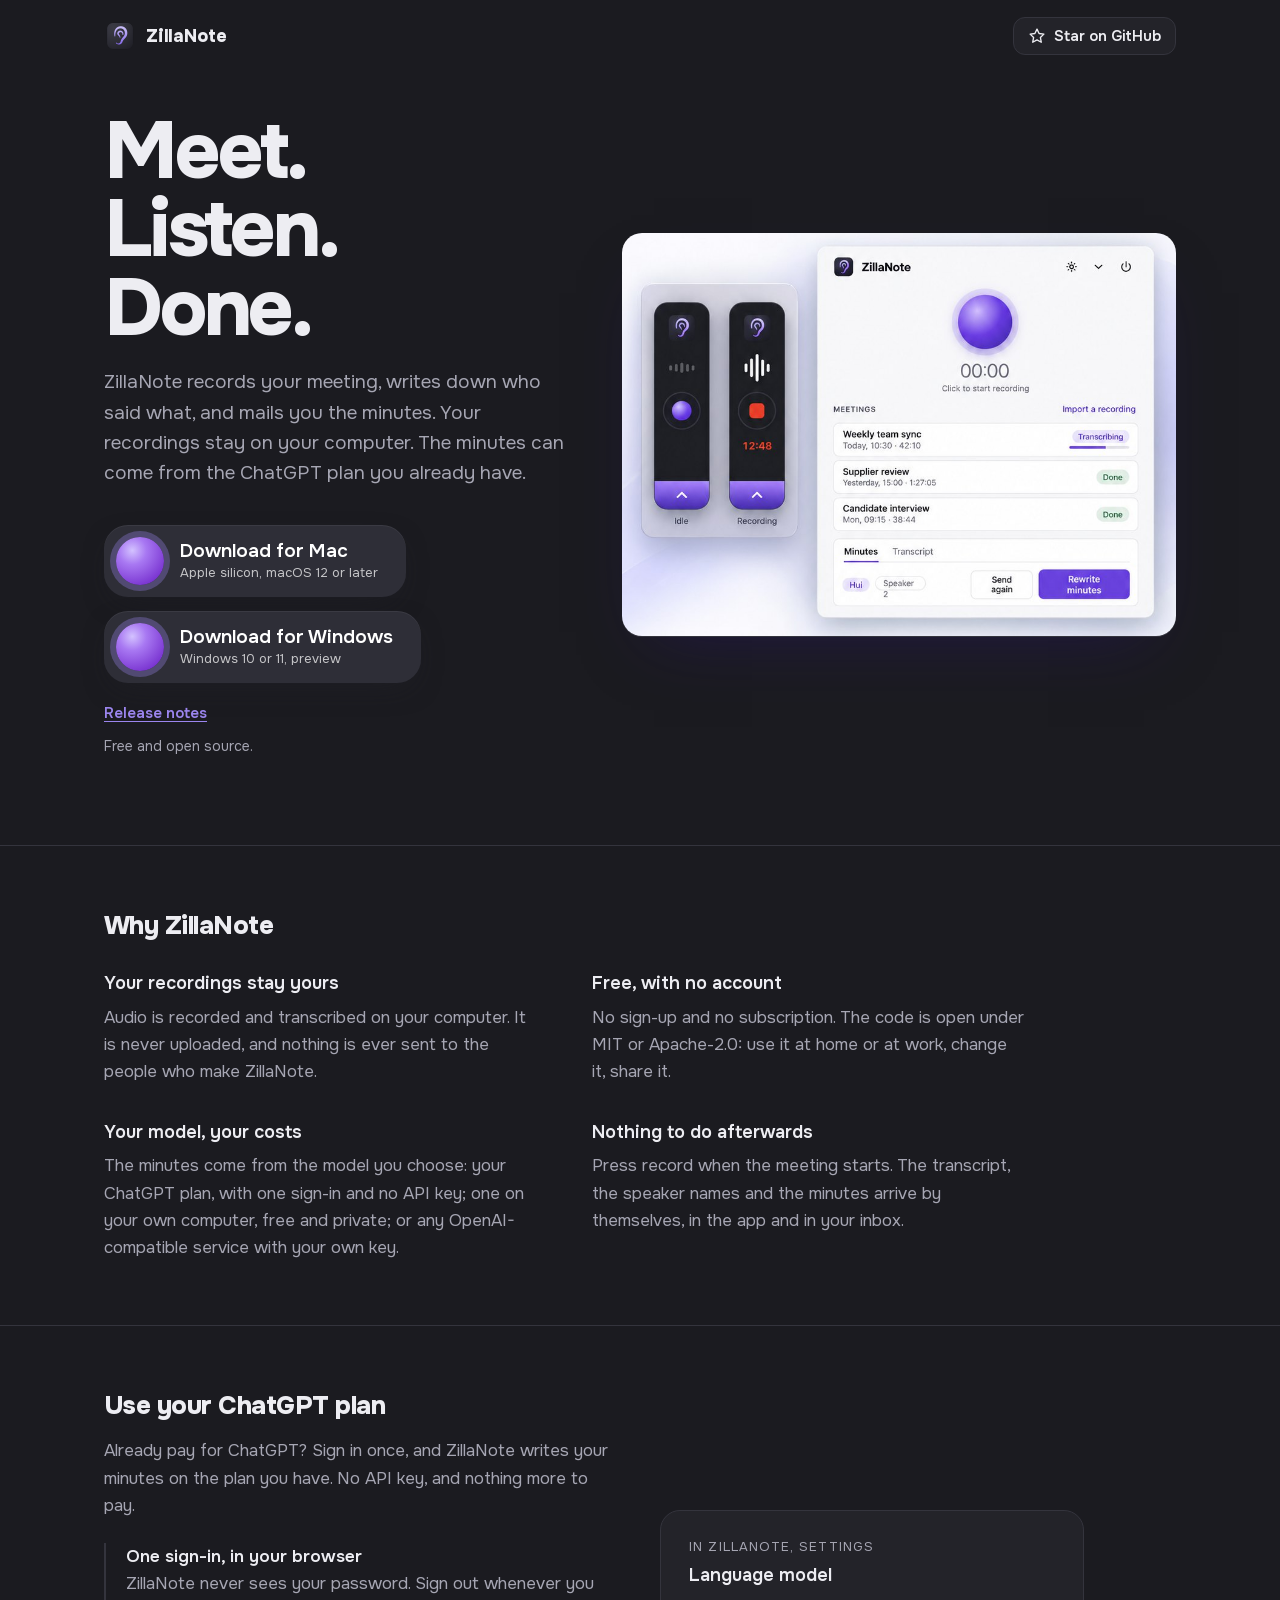
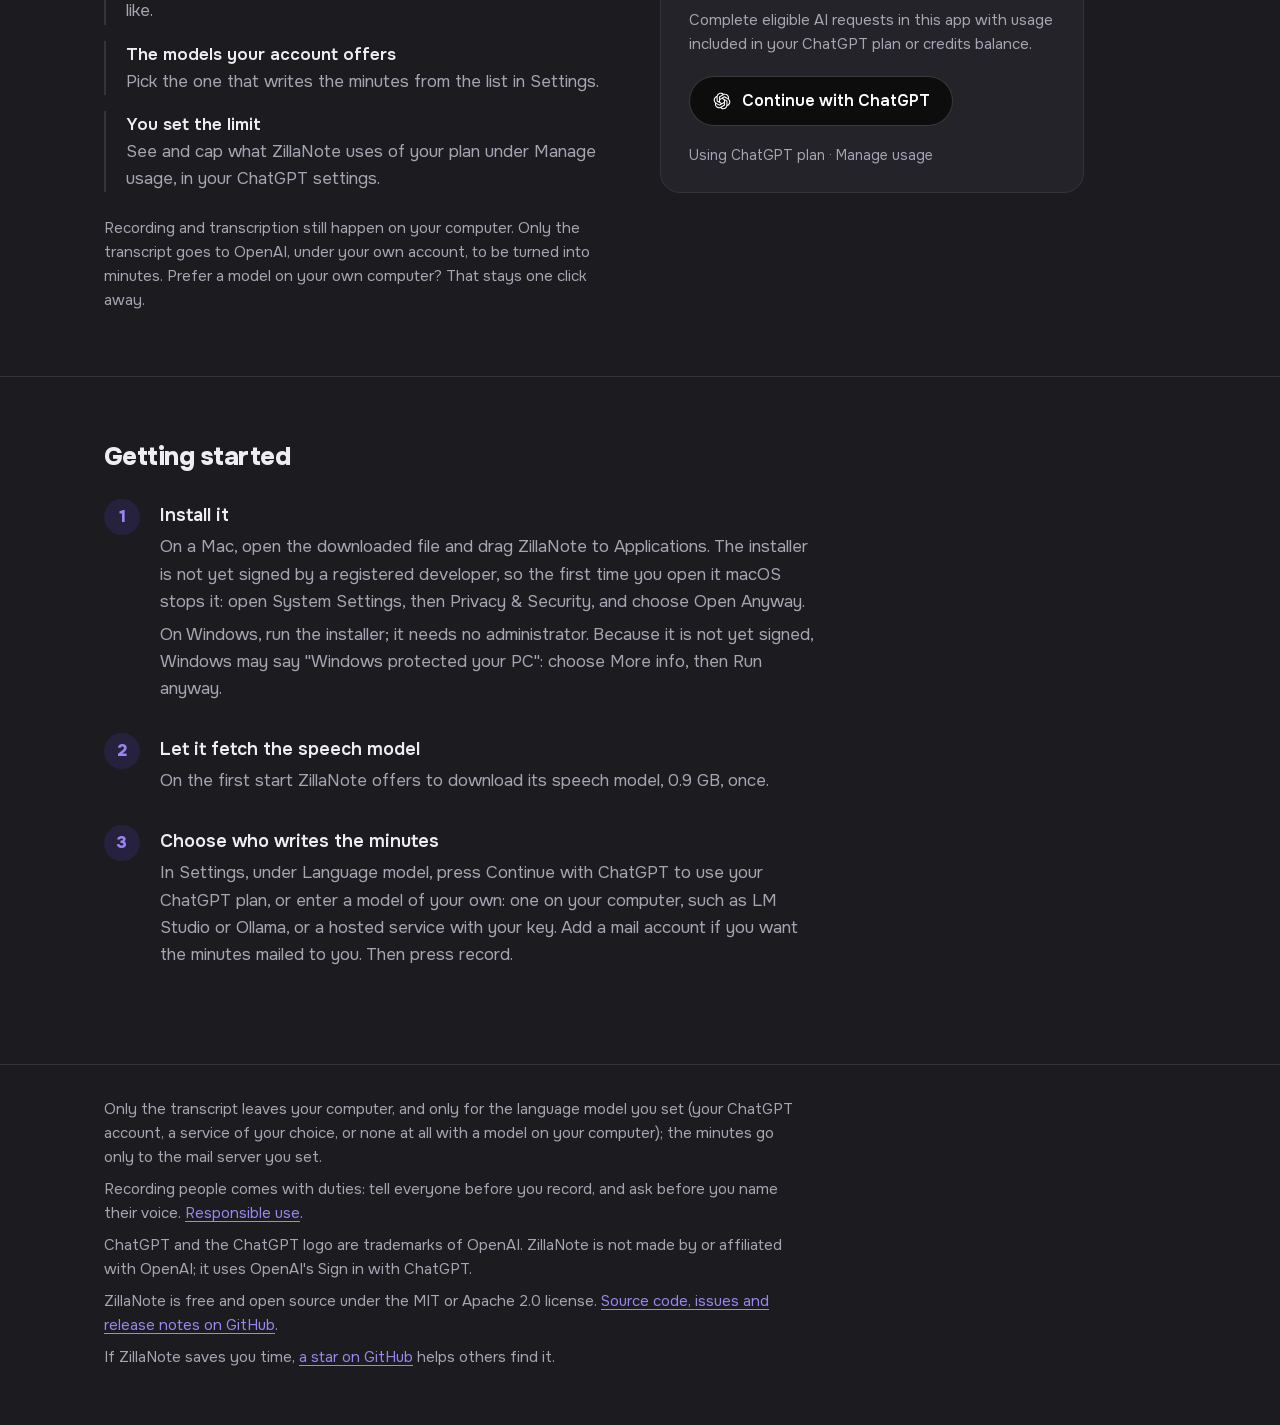
==== commit 8807990c: "Responsible use, and the website's font from the website itself The README says what is up to whoeve" ====
--- a/docs/index.html
+++ b/docs/index.html
@@ -12,10 +12,26 @@
 <meta property="og:url" content="https://mayhuifu.github.io/zillanote-lite/">
 <meta name="twitter:card" content="summary_large_image">
 <link rel="icon" href="favicon.png">
-<link rel="preconnect" href="https://fonts.googleapis.com">
-<link rel="preconnect" href="https://fonts.gstatic.com" crossorigin>
-<link href="https://fonts.googleapis.com/css2?family=Onest:wght@400;600;800&display=swap" rel="stylesheet">
 <style>
+  /* Onest from this site, not from Google Fonts, so a visit tells nobody else who came
+     (OFL 1.1, fonts/OFL.txt). One variable file per script covers every weight. */
+  @font-face {
+    font-family: "Onest";
+    font-style: normal;
+    font-weight: 400 800;
+    font-display: swap;
+    src: url(fonts/onest-latin.woff2) format("woff2");
+    unicode-range: U+0000-00FF, U+0131, U+0152-0153, U+02BB-02BC, U+02C6, U+02DA, U+02DC, U+0304, U+0308, U+0329, U+2000-206F, U+20AC, U+2122, U+2191, U+2193, U+2212, U+2215, U+FEFF, U+FFFD;
+  }
+  @font-face {
+    font-family: "Onest";
+    font-style: normal;
+    font-weight: 400 800;
+    font-display: swap;
+    src: url(fonts/onest-latin-ext.woff2) format("woff2");
+    unicode-range: U+0100-02BA, U+02BD-02C5, U+02C7-02CC, U+02CE-02D7, U+02DD-02FF, U+0304, U+0308, U+0329, U+1D00-1DBF, U+1E00-1E9F, U+1EF2-1EFF, U+2020, U+20A0-20AB, U+20AD-20C0, U+2113, U+2C60-2C7F, U+A720-A7FF;
+  }
+
   /* Always dark, whatever the visitor's system is set to: the graphite of the app's bar. */
   :root {
     --paper: #1b1b20;
@@ -348,6 +364,9 @@
     <p>Only the transcript leaves your computer, and only for the language model you set (your
       ChatGPT account, a service of your choice, or none at all with a model on your computer);
       the minutes go only to the mail server you set.</p>
+    <p>Recording people comes with duties: tell everyone before you record, and ask before you
+      name their voice. <a href="https://github.com/mayhuifu/zillanote-lite#responsible-use">Responsible
+      use</a>.</p>
     <p>ChatGPT and the ChatGPT logo are trademarks of OpenAI. ZillaNote is not made by or
       affiliated with OpenAI; it uses OpenAI's Sign in with ChatGPT.</p>
     <p>ZillaNote is free and open source under the MIT or Apache 2.0 license.
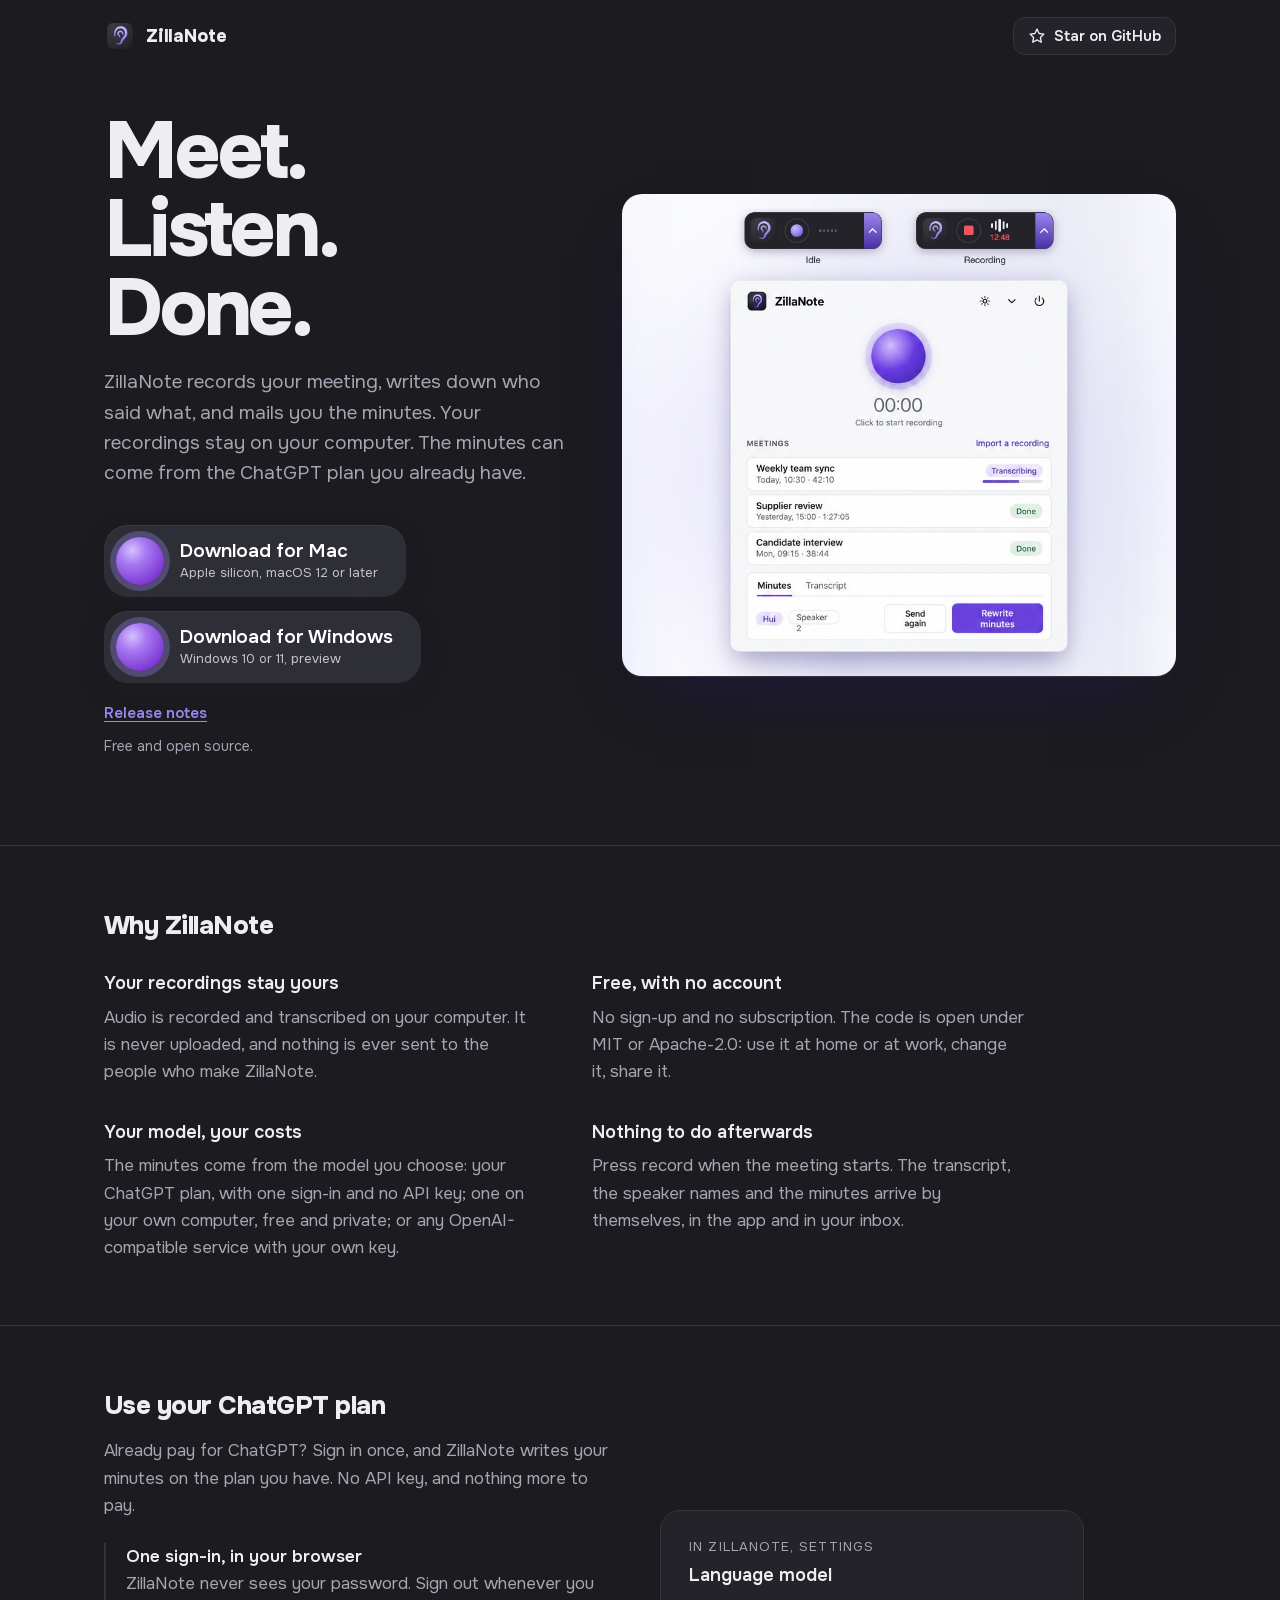
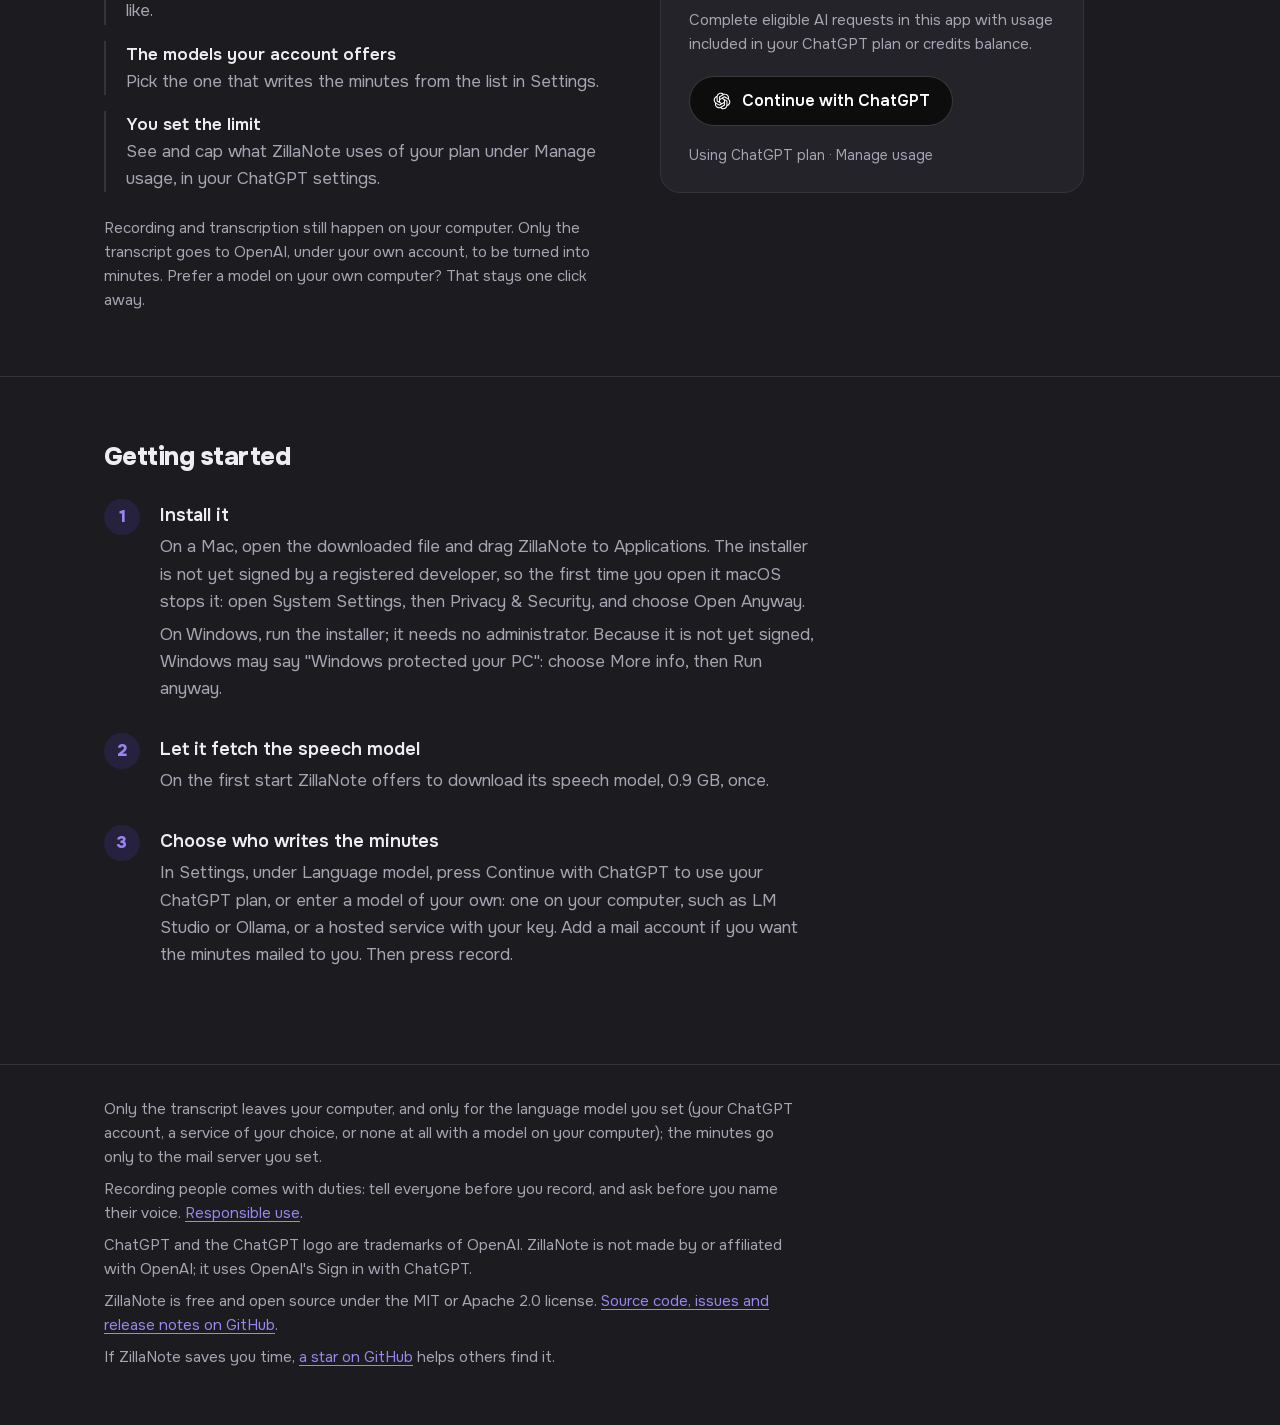
==== commit 71efaaaf: "Pictures: the two bars in a row above the window The README's picture and the website's show the idl" ====
--- a/docs/index.html
+++ b/docs/index.html
@@ -262,7 +262,7 @@
       </div>
 
       <div class="shot">
-        <img src="shot.jpg" width="914" height="664"
+        <img src="shot.jpg" width="914" height="795"
              alt="The ZillaNote bar at the edge of the screen, idle and recording, next to the ZillaNote window with its record button and a list of meetings being transcribed and done.">
       </div>
     </div>
